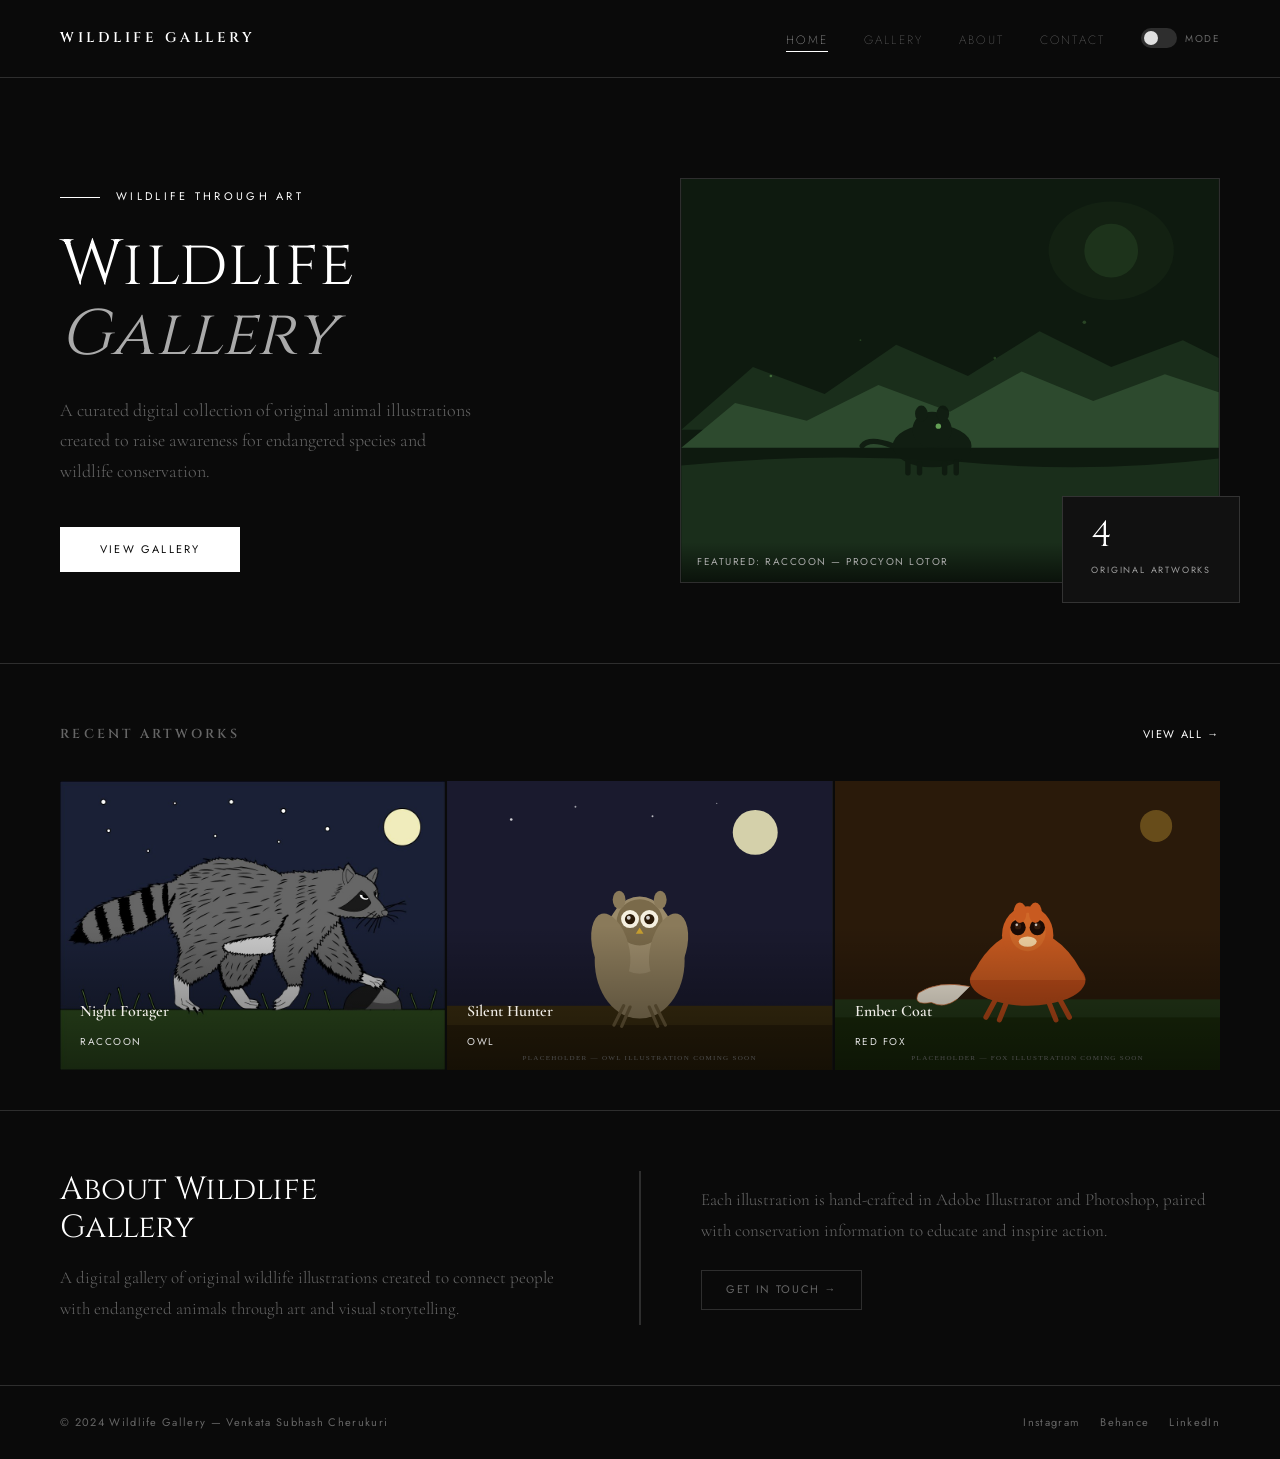
==== index.html @ ca6f59eb "Add files via upload" ====
<!DOCTYPE html>
<html lang="en" data-theme="dark">
<head>
  <meta charset="UTF-8"/>
  <meta name="viewport" content="width=device-width, initial-scale=1.0"/>
  <title>Wildlife Gallery — Home</title>
  <link rel="stylesheet" href="css/style.css"/>
</head>
<body>

  <nav>
    <a class="nav-logo" href="index.html">WILDLIFE GALLERY</a>
    <ul class="nav-links">
      <li><a href="index.html" class="active">Home</a></li>
      <li><a href="gallery.html">Gallery</a></li>
      <li><a href="about.html">About</a></li>
      <li><a href="contact.html">Contact</a></li>
      <li>
        <button class="theme-toggle" id="theme-toggle" aria-label="Toggle light/dark mode">
          <div class="theme-toggle-track">
            <div class="theme-toggle-thumb"></div>
          </div>
          <span class="theme-toggle-label">Mode</span>
        </button>
      </li>
    </ul>
  </nav>

  <main>

    <!-- HERO -->
    <section class="hero">
      <div class="hero-content">
        <div class="hero-eyebrow">Wildlife Through Art</div>
        <h1 class="hero-title">Wildlife<br><em>Gallery</em></h1>
        <p class="hero-subtitle">
          A curated digital collection of original animal illustrations
          created to raise awareness for endangered species and wildlife conservation.
        </p>
        <a href="gallery.html" class="btn-primary">View Gallery</a>
      </div>

      <div class="hero-visual">
        <div class="hero-image-frame">
          <svg viewBox="0 0 600 450" xmlns="http://www.w3.org/2000/svg">
            <rect width="600" height="450" fill="#0e1a0f"/>
            <polygon points="0,280 80,210 160,240 240,185 320,220 400,170 480,210 560,180 600,200 600,280" fill="#1a2e1b"/>
            <polygon points="0,300 60,250 140,270 220,230 300,260 380,215 460,248 540,218 600,238 600,300" fill="#2d4a2e"/>
            <path d="M0 320 Q150 305 300 315 Q450 330 600 312 L600 450 L0 450Z" fill="#1a2e1b"/>
            <circle cx="480" cy="80" r="30" fill="#4a7c3f" opacity="0.2"/>
            <ellipse cx="480" cy="80" rx="70" ry="55" fill="#3a6230" opacity="0.1"/>
            <!-- Raccoon silhouette -->
            <g opacity="0.9">
              <ellipse cx="280" cy="298" rx="44" ry="24" fill="#0e1a0f"/>
              <ellipse cx="280" cy="280" rx="22" ry="20" fill="#0e1a0f"/>
              <!-- ears -->
              <ellipse cx="268" cy="262" rx="7" ry="9" fill="#0e1a0f"/>
              <ellipse cx="292" cy="262" rx="7" ry="9" fill="#0e1a0f"/>
              <!-- legs -->
              <rect x="250" y="313" width="6" height="18" rx="3" fill="#0e1a0f"/>
              <rect x="263" y="315" width="6" height="16" rx="3" fill="#0e1a0f"/>
              <rect x="291" y="315" width="6" height="16" rx="3" fill="#0e1a0f"/>
              <rect x="304" y="313" width="6" height="18" rx="3" fill="#0e1a0f"/>
              <!-- tail -->
              <path d="M236 298 Q210 288 202 298" stroke="#0e1a0f" stroke-width="6" fill="none" stroke-linecap="round"/>
              <!-- eye -->
              <circle cx="287" cy="276" r="3" fill="#6aaa5a"/>
            </g>
            <!-- fireflies / particles -->
            <circle cx="100" cy="220" r="1.5" fill="#6aaa5a" opacity="0.5"/>
            <circle cx="200" cy="180" r="1"   fill="#4a7c3f" opacity="0.4"/>
            <circle cx="450" cy="160" r="2"   fill="#6aaa5a" opacity="0.3"/>
            <circle cx="350" cy="200" r="1.5" fill="#4a7c3f" opacity="0.4"/>
          </svg>
          <div class="img-caption">Featured: Raccoon — Procyon lotor</div>
        </div>
        <div class="hero-stats">
          <span class="num">4</span>
          <span class="label">Original Artworks</span>
        </div>
      </div>
    </section>

    <!-- FEATURED ARTWORKS -->
    <section class="featured">
      <div class="section-header">
        <span class="section-title">Recent Artworks</span>
        <a class="section-link" href="gallery.html">View All →</a>
      </div>
      <div class="artworks-row" id="featured-row"></div>
    </section>

    <!-- ABOUT TEASER -->
    <section class="about-teaser">
      <div>
        <h2 class="about-title">About Wildlife<br>Gallery</h2>
        <p class="about-text">
          A digital gallery of original wildlife illustrations created to connect
          people with endangered animals through art and visual storytelling.
        </p>
      </div>
      <div class="about-teaser-divider"></div>
      <div>
        <p class="about-text" style="margin-bottom:24px;">
          Each illustration is hand-crafted in Adobe Illustrator and Photoshop,
          paired with conservation information to educate and inspire action.
        </p>
        <a href="contact.html" class="btn-outline">Get in Touch →</a>
      </div>
    </section>

  </main>

  <footer>
    <span class="footer-copy">© 2024 Wildlife Gallery — Venkata Subhash Cherukuri</span>
    <div class="footer-social">
      <a href="#">Instagram</a>
      <a href="#">Behance</a>
      <a href="#">LinkedIn</a>
    </div>
  </footer>

  <script src="js/artworks.js"></script>
  <script>
    (function(){var s=localStorage.getItem('wg-theme')||'dark';document.documentElement.setAttribute('data-theme',s);})();
    document.addEventListener('DOMContentLoaded', function(){
      var btn=document.getElementById('theme-toggle');
      if(btn) btn.addEventListener('click',function(){
        var c=document.documentElement.getAttribute('data-theme');
        var n=c==='dark'?'light':'dark';
        document.documentElement.setAttribute('data-theme',n);
        localStorage.setItem('wg-theme',n);
      });
      var row=document.getElementById('featured-row');
      artworks.slice(0,3).forEach(function(art){
        row.innerHTML+=`<a class="artwork-card" href="detail.html?id=${art.id}">${art.svg}<div class="artwork-card-info"><span class="artwork-card-title">${art.title}</span><span class="artwork-card-animal">${art.animal}</span></div></a>`;
      });
    });
  </script>

</body>
</html>
---- css/style.css ----
@import url('https://fonts.googleapis.com/css2?family=Cormorant+Garamond:ital,wght@0,300;0,400;0,600;1,300;1,400&family=Cinzel:wght@400;600&family=Jost:wght@200;300;400&display=swap');

/* =====================
   THEME TOKENS
===================== */
:root {
  --bg:           #0a0a0a;
  --surface:      #111111;
  --card:         #1a1a1a;
  --border:       #2e2e2e;
  --green:        #ffffff;
  --green-light:  #e0e0e0;
  --green-dim:    #555555;
  --sand:         #aaaaaa;
  --sand-light:   #dddddd;
  --text:         #cccccc;
  --text-muted:   #666666;
  --white:        #ffffff;
  --font-display: 'Cinzel', serif;
  --font-body:    'Cormorant Garamond', serif;
  --font-ui:      'Jost', sans-serif;
}

[data-theme="light"] {
  --bg:           #ffffff;
  --surface:      #f4f4f4;
  --card:         #eeeeee;
  --border:       #cccccc;
  --green:        #000000;
  --green-light:  #222222;
  --green-dim:    #888888;
  --sand:         #444444;
  --sand-light:   #111111;
  --text:         #111111;
  --text-muted:   #555555;
  --white:        #000000;
  --font-display: 'Cinzel', serif;
  --font-body:    'Cormorant Garamond', serif;
  --font-ui:      'Jost', sans-serif;
}

* { margin: 0; padding: 0; box-sizing: border-box; }
html { scroll-behavior: smooth; }

body {
  background: var(--bg);
  color: var(--text);
  font-family: var(--font-body);
  font-size: 18px;
  line-height: 1.6;
  overflow-x: hidden;
  min-height: 100vh;
  display: flex;
  flex-direction: column;
  transition: background 0.3s, color 0.3s;
}

/* =====================
   NAVIGATION
===================== */
nav {
  display: flex;
  align-items: center;
  justify-content: space-between;
  padding: 24px 60px;
  border-bottom: 1px solid var(--border);
  position: sticky;
  top: 0;
  background: var(--bg);
  z-index: 100;
  transition: background 0.3s;
}

.nav-logo {
  font-family: var(--font-display);
  font-size: 14px;
  font-weight: 600;
  letter-spacing: 0.25em;
  color: var(--white);
  text-decoration: none;
}

.nav-links {
  display: flex;
  gap: 36px;
  list-style: none;
  align-items: center;
}

.nav-links a {
  font-family: var(--font-ui);
  font-weight: 200;
  font-size: 12px;
  letter-spacing: 0.18em;
  text-transform: uppercase;
  color: var(--text-muted);
  text-decoration: none;
  position: relative;
  transition: color 0.3s;
}

.nav-links a::after {
  content: '';
  position: absolute;
  bottom: -3px; left: 0;
  width: 0; height: 1px;
  background: var(--green);
  transition: width 0.3s;
}

.nav-links a:hover,
.nav-links a.active { color: var(--sand); }

.nav-links a:hover::after,
.nav-links a.active::after { width: 100%; }

/* ── Dark / Light Toggle ── */
.theme-toggle {
  display: flex;
  align-items: center;
  gap: 8px;
  cursor: pointer;
  background: none;
  border: none;
  padding: 4px 0;
}

.theme-toggle-track {
  width: 36px;
  height: 20px;
  background: var(--border);
  border-radius: 10px;
  position: relative;
  transition: background 0.3s;
}

.theme-toggle-thumb {
  width: 14px;
  height: 14px;
  background: var(--green-light);
  border-radius: 50%;
  position: absolute;
  top: 3px; left: 3px;
  transition: transform 0.3s, background 0.3s;
}

[data-theme="light"] .theme-toggle-track { background: var(--green-dim); }
[data-theme="light"] .theme-toggle-thumb { transform: translateX(16px); }

.theme-toggle-label {
  font-family: var(--font-ui);
  font-size: 10px;
  letter-spacing: 0.15em;
  text-transform: uppercase;
  color: var(--text-muted);
}

/* =====================
   FOOTER
===================== */
footer {
  margin-top: auto;
  padding: 28px 60px;
  border-top: 1px solid var(--border);
  display: flex;
  align-items: center;
  justify-content: space-between;
}

.footer-copy {
  font-family: var(--font-ui);
  font-size: 11px;
  letter-spacing: 0.12em;
  color: var(--text-muted);
}

.footer-social { display: flex; gap: 20px; }

.footer-social a {
  font-family: var(--font-ui);
  font-size: 11px;
  letter-spacing: 0.12em;
  color: var(--text-muted);
  text-decoration: none;
  transition: color 0.3s;
}

.footer-social a:hover { color: var(--green-light); }

/* =====================
   BUTTONS
===================== */
.btn-primary {
  display: inline-block;
  padding: 14px 40px;
  background: var(--green);
  color: var(--bg);
  font-family: var(--font-ui);
  font-size: 11px;
  font-weight: 400;
  letter-spacing: 0.2em;
  text-transform: uppercase;
  text-decoration: none;
  border: none;
  cursor: pointer;
  transition: background 0.3s, transform 0.2s;
}

.btn-primary:hover {
  background: var(--green-light);
  transform: translateY(-1px);
}

.btn-outline {
  display: inline-flex;
  align-items: center;
  gap: 8px;
  padding: 10px 24px;
  background: transparent;
  border: 1px solid var(--border);
  color: var(--text-muted);
  font-family: var(--font-ui);
  font-size: 11px;
  letter-spacing: 0.15em;
  text-transform: uppercase;
  cursor: pointer;
  transition: border-color 0.3s, color 0.3s;
  text-decoration: none;
}

.btn-outline:hover {
  border-color: var(--green);
  color: var(--sand);
}

/* =====================
   SHARED
===================== */
.section-header {
  display: flex;
  align-items: baseline;
  justify-content: space-between;
  margin-bottom: 36px;
}

.section-title {
  font-family: var(--font-display);
  font-size: 13px;
  font-weight: 600;
  letter-spacing: 0.25em;
  text-transform: uppercase;
  color: var(--text-muted);
}

.section-link {
  font-family: var(--font-ui);
  font-size: 11px;
  letter-spacing: 0.15em;
  color: var(--green);
  text-decoration: none;
  text-transform: uppercase;
  transition: color 0.3s;
}

.section-link:hover { color: var(--green-light); }

.page-title {
  font-family: var(--font-display);
  font-size: clamp(36px, 5vw, 60px);
  font-weight: 400;
  color: var(--white);
  letter-spacing: 0.03em;
  margin-bottom: 12px;
}

.page-divider {
  width: 60px;
  height: 1px;
  background: var(--green);
  margin: 16px auto 0;
}

main {
  animation: fadeIn 0.5s ease;
  flex: 1;
  display: flex;
  flex-direction: column;
}

@keyframes fadeIn {
  from { opacity: 0; transform: translateY(8px); }
  to   { opacity: 1; transform: translateY(0); }
}

/* =====================
   HOME — HERO
===================== */
.hero {
  padding: 100px 60px 80px;
  display: grid;
  grid-template-columns: 1fr 1fr;
  gap: 80px;
  align-items: center;
}

.hero-eyebrow {
  font-family: var(--font-ui);
  font-size: 11px;
  letter-spacing: 0.3em;
  text-transform: uppercase;
  color: var(--green);
  margin-bottom: 24px;
  display: flex;
  align-items: center;
  gap: 16px;
}

.hero-eyebrow::before {
  content: '';
  width: 40px;
  height: 1px;
  background: var(--green);
}

.hero-title {
  font-family: var(--font-display);
  font-size: clamp(42px, 5vw, 68px);
  font-weight: 400;
  color: var(--white);
  line-height: 1.1;
  margin-bottom: 24px;
  letter-spacing: 0.02em;
}

.hero-title em { font-style: italic; color: var(--sand); }

.hero-subtitle {
  font-size: 18px;
  font-weight: 300;
  color: var(--text-muted);
  margin-bottom: 40px;
  line-height: 1.7;
  max-width: 420px;
}

.hero-visual { position: relative; }

.hero-image-frame {
  position: relative;
  width: 100%;
  aspect-ratio: 4 / 3;
  background: var(--card);
  border: 1px solid var(--border);
  overflow: hidden;
}

.hero-image-frame svg { width: 100%; height: 100%; }

.img-caption {
  position: absolute;
  bottom: 0; left: 0; right: 0;
  padding: 12px 16px;
  background: linear-gradient(transparent, rgba(0,0,0,0.6));
  font-family: var(--font-ui);
  font-size: 10px;
  letter-spacing: 0.15em;
  color: var(--sand);
  text-transform: uppercase;
}

.hero-stats {
  position: absolute;
  bottom: -20px; right: -20px;
  background: #111111;
  border: 1px solid #333333;
  padding: 20px 28px;
}

[data-theme="light"] .hero-stats {
  background: #111111;
  border-color: #111111;
}

.hero-stats .num {
  font-family: var(--font-display);
  font-size: 36px;
  color: #ffffff;
  display: block;
  line-height: 1;
}

.hero-stats .label {
  font-family: var(--font-ui);
  font-size: 9px;
  letter-spacing: 0.2em;
  color: rgba(255,255,255,0.6);
  text-transform: uppercase;
}

/* =====================
   HOME — FEATURED
===================== */
.featured {
  padding: 60px 60px 40px;
  border-top: 1px solid var(--border);
}

.artworks-row {
  display: grid;
  grid-template-columns: repeat(3, 1fr);
  gap: 2px;
}

.artwork-card {
  position: relative;
  aspect-ratio: 4 / 3;
  background: var(--card);
  overflow: hidden;
  cursor: pointer;
  text-decoration: none;
  display: block;
}

.artwork-card::before {
  content: '';
  position: absolute;
  inset: 0;
  background: linear-gradient(to top, rgba(0,0,0,0.8) 0%, transparent 50%);
  z-index: 1;
  opacity: 0.6;
  transition: opacity 0.4s;
}

.artwork-card:hover::before { opacity: 1; }

.artwork-card svg {
  width: 100%; height: 100%;
  transition: transform 0.6s ease;
}

.artwork-card:hover svg { transform: scale(1.04); }

.artwork-card-info {
  position: absolute;
  bottom: 0; left: 0; right: 0;
  padding: 20px;
  z-index: 2;
  transform: translateY(4px);
  transition: transform 0.3s;
}

.artwork-card:hover .artwork-card-info { transform: translateY(0); }

.artwork-card-title {
  font-family: var(--font-body);
  font-size: 16px;
  font-weight: 600;
  color: #f0ede8;
  display: block;
}

.artwork-card-animal {
  font-family: var(--font-ui);
  font-size: 10px;
  letter-spacing: 0.15em;
  color: var(--green-light);
  text-transform: uppercase;
}

/* =====================
   HOME — ABOUT TEASER
===================== */
.about-teaser {
  padding: 60px;
  border-top: 1px solid var(--border);
  display: grid;
  grid-template-columns: 1fr 2px 1fr;
  gap: 60px;
  align-items: center;
}

.about-teaser-divider { background: var(--border); align-self: stretch; }

.about-title {
  font-family: var(--font-display);
  font-size: 32px;
  font-weight: 400;
  color: var(--white);
  line-height: 1.2;
  margin-bottom: 16px;
}

.about-text {
  color: var(--text-muted);
  font-size: 17px;
  font-weight: 300;
  line-height: 1.8;
}

/* =====================
   GALLERY PAGE — simple grid, no pagination
===================== */
.gallery-header {
  padding: 60px 60px 40px;
  text-align: center;
}

.gallery-grid {
  padding: 0 60px 60px;
  display: grid;
  grid-template-columns: repeat(3, 1fr);
  gap: 24px;
}

.gallery-item {
  background: var(--card);
  border: 1px solid var(--border);
  overflow: hidden;
  cursor: pointer;
  transition: border-color 0.3s, transform 0.3s;
  text-decoration: none;
  display: block;
}

.gallery-item:hover {
  border-color: var(--green);
  transform: translateY(-4px);
}

.gallery-item-img {
  width: 100%;
  aspect-ratio: 4 / 3;
  overflow: hidden;
}

.gallery-item-img svg {
  width: 100%; height: 100%;
  transition: transform 0.5s;
}

.gallery-item:hover .gallery-item-img svg { transform: scale(1.05); }

.gallery-item-info {
  padding: 20px;
  border-top: 1px solid var(--border);
}

.gallery-item-title {
  font-family: var(--font-body);
  font-size: 18px;
  font-weight: 600;
  color: var(--white);
  margin-bottom: 4px;
}

.gallery-item-animal {
  font-family: var(--font-ui);
  font-size: 10px;
  letter-spacing: 0.12em;
  color: var(--green);
  text-transform: uppercase;
}

/* =====================
   ARTWORK DETAIL PAGE
===================== */
.detail-header {
  padding: 24px 60px;
  border-bottom: 1px solid var(--border);
}

.breadcrumb {
  display: flex;
  align-items: center;
  gap: 10px;
  font-family: var(--font-ui);
  font-size: 10px;
  letter-spacing: 0.15em;
  color: var(--text-muted);
  text-transform: uppercase;
}

.breadcrumb a { color: var(--text-muted); text-decoration: none; transition: color 0.3s; }
.breadcrumb a:hover { color: var(--green); }
.breadcrumb span { color: var(--border); }

.artwork-detail {
  padding: 60px;
  display: grid;
  grid-template-columns: 3fr 2fr;
  gap: 80px;
  align-items: start;
  flex: 1;
}

.artwork-full-img {
  position: relative;
  background: var(--card);
  border: 1px solid var(--border);
  aspect-ratio: 4 / 3;
  overflow: hidden;
}

.artwork-full-img svg { width: 100%; height: 100%; }

.artwork-title-block {
  border-bottom: 1px solid var(--border);
  padding-bottom: 24px;
  margin-bottom: 32px;
}

.artwork-eyebrow {
  font-family: var(--font-ui);
  font-size: 10px;
  letter-spacing: 0.25em;
  color: var(--green);
  text-transform: uppercase;
  margin-bottom: 12px;
}

.artwork-main-title {
  font-family: var(--font-display);
  font-size: 32px;
  font-weight: 400;
  color: var(--white);
  line-height: 1.1;
}

.artwork-facts { display: flex; flex-direction: column; gap: 0; }

.fact-row {
  display: grid;
  grid-template-columns: 140px 1fr;
  gap: 16px;
  padding: 16px 0;
  border-bottom: 1px solid var(--border);
}

.fact-label {
  font-family: var(--font-ui);
  font-size: 10px;
  letter-spacing: 0.18em;
  color: var(--text-muted);
  text-transform: uppercase;
  padding-top: 2px;
}

.fact-value {
  font-size: 16px;
  font-weight: 300;
  color: var(--sand-light);
  line-height: 1.6;
}

.fact-value strong {
  font-family: var(--font-display);
  font-weight: 600;
  font-size: 18px;
  color: var(--white);
}

.artwork-nav { display: flex; gap: 12px; margin-top: 32px; }

/* =====================
   ABOUT PAGE
===================== */
.about-page { padding: 80px 60px; flex: 1; }
.about-inner { max-width: 720px; margin: 0 auto; }

.about-lead {
  font-size: 20px;
  color: var(--text-muted);
  line-height: 1.9;
  margin-bottom: 32px;
  font-weight: 300;
}

.about-body {
  font-size: 18px;
  color: var(--text-muted);
  line-height: 1.9;
  margin-bottom: 40px;
  font-weight: 300;
}

.about-stats {
  display: grid;
  grid-template-columns: repeat(3, 1fr);
  gap: 2px;
  margin-bottom: 48px;
}

.stat-box {
  background: var(--card);
  border: 1px solid var(--border);
  padding: 32px;
  text-align: center;
}

.stat-num {
  font-family: var(--font-display);
  font-size: 48px;
  color: var(--green);
  display: block;
  line-height: 1;
}

.stat-label {
  font-family: var(--font-ui);
  font-size: 10px;
  letter-spacing: 0.2em;
  color: var(--text-muted);
  text-transform: uppercase;
}

/* =====================
   CONTACT PAGE — author focused
===================== */
.contact-header { padding: 60px 60px 0; text-align: center; }

.contact-content {
  padding: 60px;
  display: grid;
  grid-template-columns: 1.5fr 1fr;
  gap: 80px;
  flex: 1;
}

.form-group { margin-bottom: 24px; }

.form-label {
  display: block;
  font-family: var(--font-ui);
  font-size: 10px;
  letter-spacing: 0.2em;
  text-transform: uppercase;
  color: var(--text-muted);
  margin-bottom: 8px;
}

.form-input,
.form-textarea {
  width: 100%;
  background: var(--card);
  border: 1px solid var(--border);
  padding: 14px 18px;
  color: var(--sand-light);
  font-family: var(--font-body);
  font-size: 17px;
  outline: none;
  transition: border-color 0.3s;
}

.form-input:focus,
.form-textarea:focus { border-color: var(--green); }

.form-input::placeholder,
.form-textarea::placeholder { color: var(--text-muted); font-style: italic; }

.form-textarea { resize: vertical; min-height: 140px; }

.contact-info-title {
  font-family: var(--font-display);
  font-size: 28px;
  font-weight: 400;
  color: var(--white);
  margin-bottom: 20px;
}

.contact-detail { display: flex; flex-direction: column; gap: 16px; }

.contact-detail-item {
  padding: 20px;
  background: var(--card);
  border: 1px solid var(--border);
  border-left: 3px solid var(--green);
}

.contact-detail-label {
  font-family: var(--font-ui);
  font-size: 9px;
  letter-spacing: 0.2em;
  color: var(--green);
  text-transform: uppercase;
  margin-bottom: 6px;
}

.contact-detail-value {
  font-size: 16px;
  color: var(--sand);
  line-height: 1.5;
}

.contact-social-links { display: flex; gap: 16px; }

.contact-social-links a {
  color: var(--green);
  text-decoration: none;
  font-family: var(--font-ui);
  font-size: 11px;
  letter-spacing: 0.1em;
  transition: color 0.3s;
}

.contact-social-links a:hover { color: var(--green-light); }

.success-msg {
  display: none;
  padding: 16px 20px;
  background: rgba(74, 124, 63, 0.1);
  border: 1px solid var(--green-dim);
  color: var(--green-light);
  font-family: var(--font-ui);
  font-size: 12px;
  letter-spacing: 0.1em;
  margin-top: 16px;
}

/* =====================
   RESPONSIVE
===================== */
@media (max-width: 900px) {
  nav { padding: 20px 24px; }
  .hero { grid-template-columns: 1fr; padding: 60px 24px; }
  .artworks-row,
  .gallery-grid { grid-template-columns: repeat(2, 1fr); }
  .about-teaser { grid-template-columns: 1fr; }
  .about-teaser-divider { display: none; }
  .artwork-detail,
  .contact-content { grid-template-columns: 1fr; padding: 24px; }
  .featured,
  .gallery-header,
  .gallery-grid { padding-left: 24px; padding-right: 24px; }
  footer { padding: 24px; }
  .detail-header { padding: 20px 24px; }
  .about-page { padding: 40px 24px; }
  .contact-header { padding: 40px 24px 0; }
  .about-stats { grid-template-columns: repeat(3, 1fr); }
}

@media (max-width: 600px) {
  .artworks-row,
  .gallery-grid { grid-template-columns: 1fr; }
  .about-stats { grid-template-columns: 1fr; }
  .artwork-detail { gap: 32px; }
}
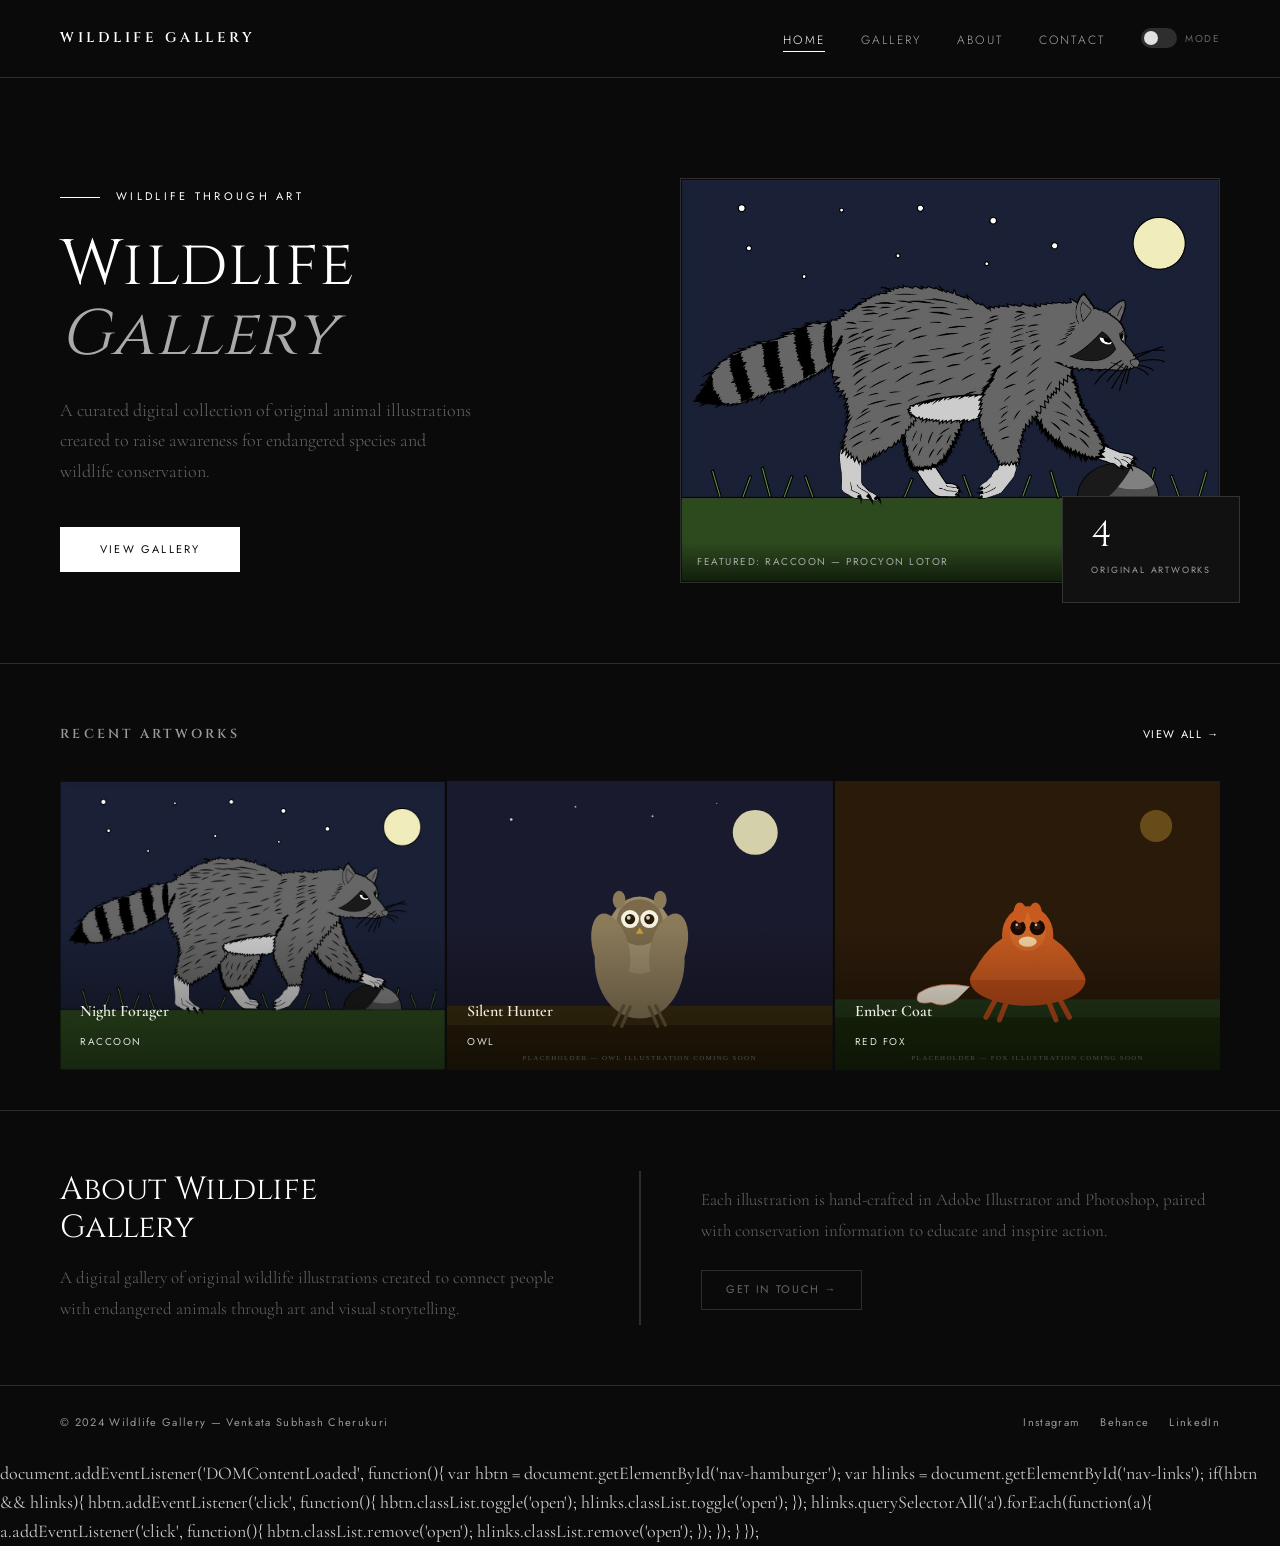
==== commit 1bafcc4a: "update changes" ====
--- a/index.html
+++ b/index.html
@@ -10,7 +10,8 @@
 
   <nav>
     <a class="nav-logo" href="index.html">WILDLIFE GALLERY</a>
-    <ul class="nav-links">
+    <button class="nav-hamburger" id="nav-hamburger" aria-label="Toggle menu"><span></span><span></span><span></span></button>
+    <ul class="nav-links" id="nav-links">
       <li><a href="index.html" class="active">Home</a></li>
       <li><a href="gallery.html">Gallery</a></li>
       <li><a href="about.html">About</a></li>
@@ -42,36 +43,7 @@
 
       <div class="hero-visual">
         <div class="hero-image-frame">
-          <svg viewBox="0 0 600 450" xmlns="http://www.w3.org/2000/svg">
-            <rect width="600" height="450" fill="#0e1a0f"/>
-            <polygon points="0,280 80,210 160,240 240,185 320,220 400,170 480,210 560,180 600,200 600,280" fill="#1a2e1b"/>
-            <polygon points="0,300 60,250 140,270 220,230 300,260 380,215 460,248 540,218 600,238 600,300" fill="#2d4a2e"/>
-            <path d="M0 320 Q150 305 300 315 Q450 330 600 312 L600 450 L0 450Z" fill="#1a2e1b"/>
-            <circle cx="480" cy="80" r="30" fill="#4a7c3f" opacity="0.2"/>
-            <ellipse cx="480" cy="80" rx="70" ry="55" fill="#3a6230" opacity="0.1"/>
-            <!-- Raccoon silhouette -->
-            <g opacity="0.9">
-              <ellipse cx="280" cy="298" rx="44" ry="24" fill="#0e1a0f"/>
-              <ellipse cx="280" cy="280" rx="22" ry="20" fill="#0e1a0f"/>
-              <!-- ears -->
-              <ellipse cx="268" cy="262" rx="7" ry="9" fill="#0e1a0f"/>
-              <ellipse cx="292" cy="262" rx="7" ry="9" fill="#0e1a0f"/>
-              <!-- legs -->
-              <rect x="250" y="313" width="6" height="18" rx="3" fill="#0e1a0f"/>
-              <rect x="263" y="315" width="6" height="16" rx="3" fill="#0e1a0f"/>
-              <rect x="291" y="315" width="6" height="16" rx="3" fill="#0e1a0f"/>
-              <rect x="304" y="313" width="6" height="18" rx="3" fill="#0e1a0f"/>
-              <!-- tail -->
-              <path d="M236 298 Q210 288 202 298" stroke="#0e1a0f" stroke-width="6" fill="none" stroke-linecap="round"/>
-              <!-- eye -->
-              <circle cx="287" cy="276" r="3" fill="#6aaa5a"/>
-            </g>
-            <!-- fireflies / particles -->
-            <circle cx="100" cy="220" r="1.5" fill="#6aaa5a" opacity="0.5"/>
-            <circle cx="200" cy="180" r="1"   fill="#4a7c3f" opacity="0.4"/>
-            <circle cx="450" cy="160" r="2"   fill="#6aaa5a" opacity="0.3"/>
-            <circle cx="350" cy="200" r="1.5" fill="#4a7c3f" opacity="0.4"/>
-          </svg>
+          <img src="images/racoon.png" alt="Raccoon illustration" style="width:100%;height:100%;object-fit:cover;display:block;"/>
           <div class="img-caption">Featured: Raccoon — Procyon lotor</div>
         </div>
         <div class="hero-stats">
@@ -133,10 +105,29 @@
       });
       var row=document.getElementById('featured-row');
       artworks.slice(0,3).forEach(function(art){
-        row.innerHTML+=`<a class="artwork-card" href="detail.html?id=${art.id}">${art.svg}<div class="artwork-card-info"><span class="artwork-card-title">${art.title}</span><span class="artwork-card-animal">${art.animal}</span></div></a>`;
+        var isImg = art.svg.trim().startsWith('<img');
+        var media = isImg ? '<div style="width:100%;aspect-ratio:4/3;overflow:hidden;">' + art.svg + '</div>' : art.svg;
+        row.innerHTML+=`<a class="artwork-card" href="detail.html?id=${art.id}">${media}<div class="artwork-card-info"><span class="artwork-card-title">${art.title}</span><span class="artwork-card-animal">${art.animal}</span></div></a>`;
       });
     });
   </script>
 
+
+    document.addEventListener('DOMContentLoaded', function(){
+      var hbtn = document.getElementById('nav-hamburger');
+      var hlinks = document.getElementById('nav-links');
+      if(hbtn && hlinks){
+        hbtn.addEventListener('click', function(){
+          hbtn.classList.toggle('open');
+          hlinks.classList.toggle('open');
+        });
+        hlinks.querySelectorAll('a').forEach(function(a){
+          a.addEventListener('click', function(){
+            hbtn.classList.remove('open');
+            hlinks.classList.remove('open');
+          });
+        });
+      }
+    });
 </body>
 </html>
--- a/css/style.css
+++ b/css/style.css
@@ -89,11 +89,11 @@
 
 .nav-links a {
   font-family: var(--font-ui);
-  font-weight: 200;
+  font-weight: 300;
   font-size: 12px;
   letter-spacing: 0.18em;
   text-transform: uppercase;
-  color: var(--text-muted);
+  color: #aaaaaa;
   text-decoration: none;
   position: relative;
   transition: color 0.3s;
@@ -109,10 +109,34 @@
 }
 
 .nav-links a:hover,
-.nav-links a.active { color: var(--sand); }
+.nav-links a.active { color: var(--white); }
 
 .nav-links a:hover::after,
 .nav-links a.active::after { width: 100%; }
+
+/* Hamburger button */
+.nav-hamburger {
+  display: none;
+  flex-direction: column;
+  gap: 5px;
+  background: none;
+  border: none;
+  cursor: pointer;
+  padding: 4px;
+  z-index: 101;
+}
+
+.nav-hamburger span {
+  display: block;
+  width: 24px;
+  height: 1.5px;
+  background: var(--white);
+  transition: transform 0.3s, opacity 0.3s;
+}
+
+.nav-hamburger.open span:nth-child(1) { transform: translateY(6.5px) rotate(45deg); }
+.nav-hamburger.open span:nth-child(2) { opacity: 0; }
+.nav-hamburger.open span:nth-child(3) { transform: translateY(-6.5px) rotate(-45deg); }
 
 /* ── Dark / Light Toggle ── */
 .theme-toggle {
@@ -171,7 +195,7 @@
   font-family: var(--font-ui);
   font-size: 11px;
   letter-spacing: 0.12em;
-  color: var(--text-muted);
+  color: #999999;
 }
 
 .footer-social { display: flex; gap: 20px; }
@@ -180,7 +204,7 @@
   font-family: var(--font-ui);
   font-size: 11px;
   letter-spacing: 0.12em;
-  color: var(--text-muted);
+  color: #999999;
   text-decoration: none;
   transition: color 0.3s;
 }
@@ -249,7 +273,7 @@
   font-weight: 600;
   letter-spacing: 0.25em;
   text-transform: uppercase;
-  color: var(--text-muted);
+  color: #999999;
 }
 
 .section-link {
@@ -557,7 +581,7 @@
   font-family: var(--font-ui);
   font-size: 10px;
   letter-spacing: 0.12em;
-  color: var(--green);
+  color: #aaaaaa;
   text-transform: uppercase;
 }
 
@@ -640,7 +664,7 @@
   font-family: var(--font-ui);
   font-size: 10px;
   letter-spacing: 0.18em;
-  color: var(--text-muted);
+  color: #999999;
   text-transform: uppercase;
   padding-top: 2px;
 }
@@ -821,6 +845,37 @@
 ===================== */
 @media (max-width: 900px) {
   nav { padding: 20px 24px; }
+
+  .nav-hamburger { display: flex; }
+
+  .nav-links {
+    display: none;
+    flex-direction: column;
+    gap: 0;
+    position: absolute;
+    top: 100%;
+    left: 0; right: 0;
+    background: var(--bg);
+    border-bottom: 1px solid var(--border);
+    padding: 16px 0;
+    z-index: 100;
+  }
+
+  .nav-links.open { display: flex; }
+
+  .nav-links li { width: 100%; }
+
+  .nav-links a {
+    display: block;
+    padding: 14px 24px;
+    font-size: 13px;
+    border-bottom: 1px solid var(--border);
+  }
+
+  .nav-links a::after { display: none; }
+
+  .theme-toggle { padding: 14px 24px; }
+
   .hero { grid-template-columns: 1fr; padding: 60px 24px; }
   .artworks-row,
   .gallery-grid { grid-template-columns: repeat(2, 1fr); }
@@ -831,7 +886,8 @@
   .featured,
   .gallery-header,
   .gallery-grid { padding-left: 24px; padding-right: 24px; }
-  footer { padding: 24px; }
+  footer { padding: 24px; flex-direction: column; gap: 12px; text-align: center; }
+  .footer-social { justify-content: center; }
   .detail-header { padding: 20px 24px; }
   .about-page { padding: 40px 24px; }
   .contact-header { padding: 40px 24px 0; }
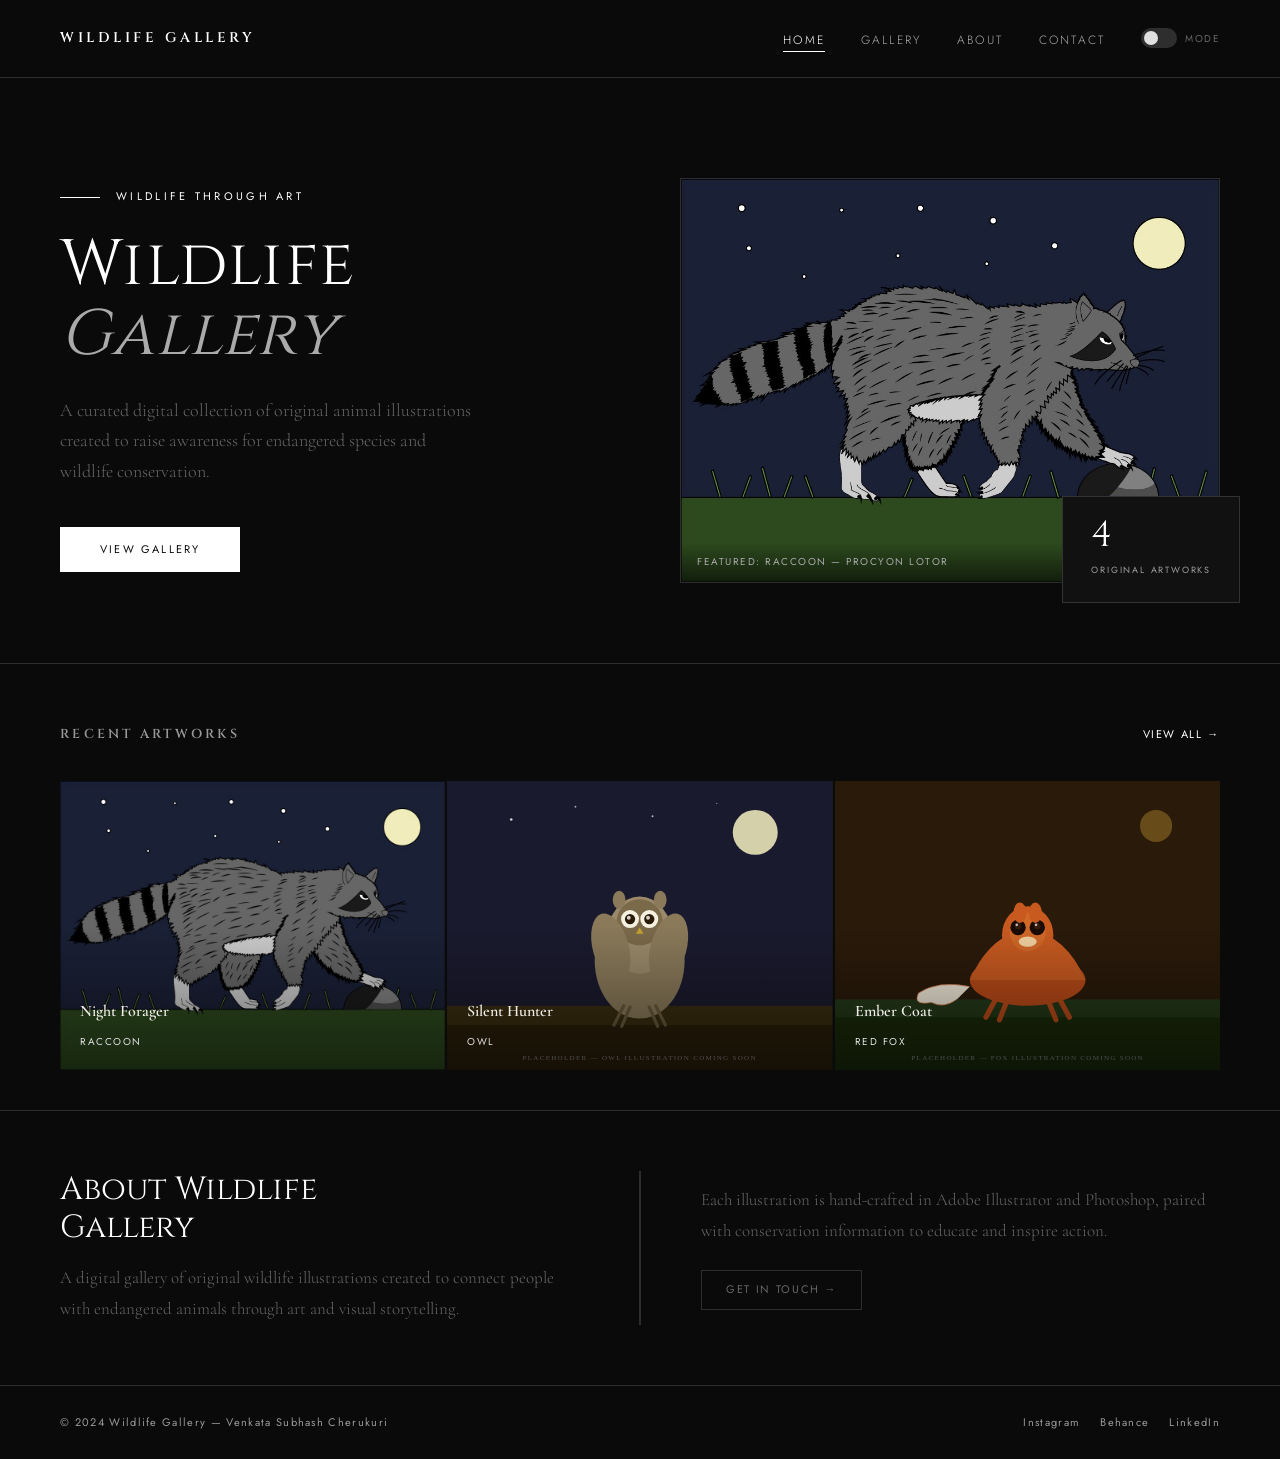
==== commit 34816eec: "Update js error" ====
--- a/index.html
+++ b/index.html
@@ -110,8 +110,6 @@
         row.innerHTML+=`<a class="artwork-card" href="detail.html?id=${art.id}">${media}<div class="artwork-card-info"><span class="artwork-card-title">${art.title}</span><span class="artwork-card-animal">${art.animal}</span></div></a>`;
       });
     });
-  </script>
-
 
     document.addEventListener('DOMContentLoaded', function(){
       var hbtn = document.getElementById('nav-hamburger');
@@ -129,5 +127,6 @@
         });
       }
     });
+  </script>
 </body>
 </html>
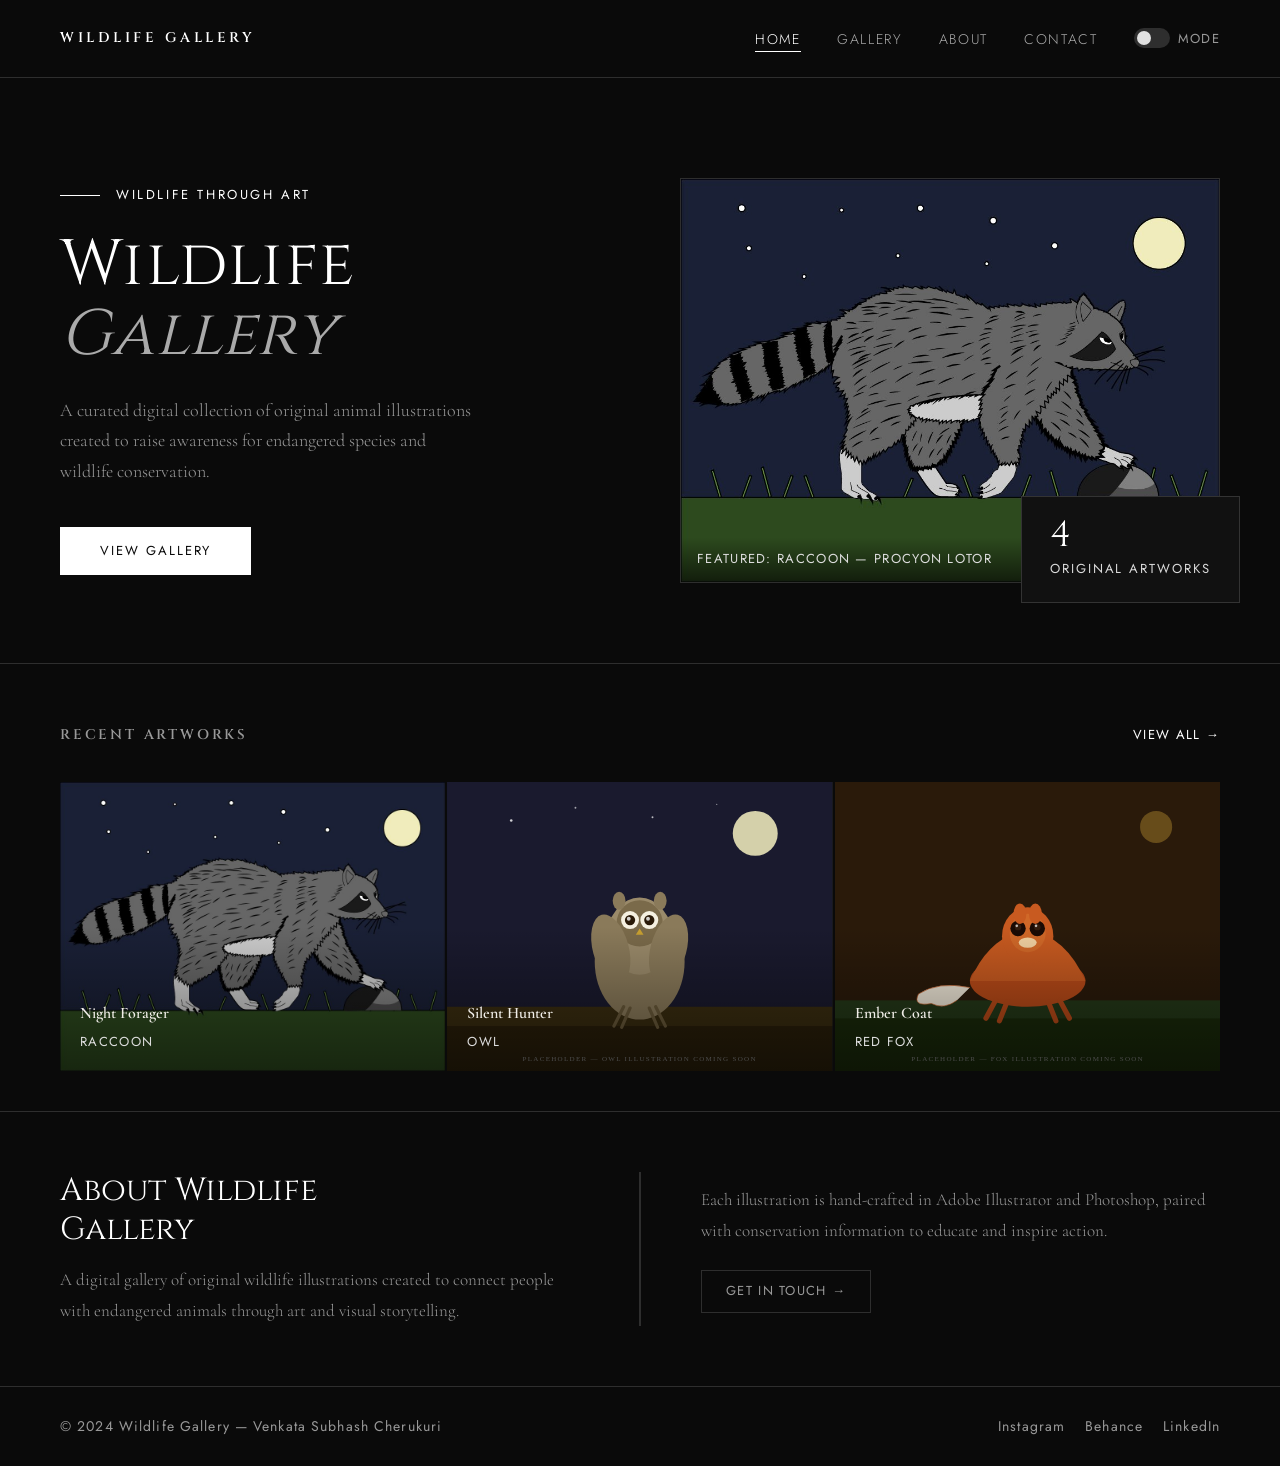
==== commit 0eaaf838: "Fix contrast errors" ====
--- a/index.html
+++ b/index.html
@@ -9,7 +9,7 @@
 <body>
 
   <nav>
-    <a class="nav-logo" href="index.html">WILDLIFE GALLERY</a>
+    <a class="nav-logo" href="index.html" aria-hidden="true" tabindex="-1">WILDLIFE GALLERY</a>
     <button class="nav-hamburger" id="nav-hamburger" aria-label="Toggle menu"><span></span><span></span><span></span></button>
     <ul class="nav-links" id="nav-links">
       <li><a href="index.html" class="active">Home</a></li>
--- a/css/style.css
+++ b/css/style.css
@@ -14,7 +14,7 @@
   --sand:         #aaaaaa;
   --sand-light:   #dddddd;
   --text:         #cccccc;
-  --text-muted:   #666666;
+  --text-muted:   #999999;
   --white:        #ffffff;
   --font-display: 'Cinzel', serif;
   --font-body:    'Cormorant Garamond', serif;
@@ -90,8 +90,8 @@
 .nav-links a {
   font-family: var(--font-ui);
   font-weight: 300;
-  font-size: 12px;
-  letter-spacing: 0.18em;
+  font-size: 14px;
+  letter-spacing: 0.12em;
   text-transform: uppercase;
   color: #aaaaaa;
   text-decoration: none;
@@ -173,8 +173,8 @@
 
 .theme-toggle-label {
   font-family: var(--font-ui);
-  font-size: 10px;
-  letter-spacing: 0.15em;
+  font-size: 13px;
+  letter-spacing: 0.1em;
   text-transform: uppercase;
   color: var(--text-muted);
 }
@@ -193,8 +193,8 @@
 
 .footer-copy {
   font-family: var(--font-ui);
-  font-size: 11px;
-  letter-spacing: 0.12em;
+  font-size: 14px;
+  letter-spacing: 0.08em;
   color: #999999;
 }
 
@@ -202,8 +202,8 @@
 
 .footer-social a {
   font-family: var(--font-ui);
-  font-size: 11px;
-  letter-spacing: 0.12em;
+  font-size: 14px;
+  letter-spacing: 0.08em;
   color: #999999;
   text-decoration: none;
   transition: color 0.3s;
@@ -220,9 +220,9 @@
   background: var(--green);
   color: var(--bg);
   font-family: var(--font-ui);
-  font-size: 11px;
+  font-size: 13px;
   font-weight: 400;
-  letter-spacing: 0.2em;
+  letter-spacing: 0.15em;
   text-transform: uppercase;
   text-decoration: none;
   border: none;
@@ -244,8 +244,8 @@
   border: 1px solid var(--border);
   color: var(--text-muted);
   font-family: var(--font-ui);
-  font-size: 11px;
-  letter-spacing: 0.15em;
+  font-size: 13px;
+  letter-spacing: 0.1em;
   text-transform: uppercase;
   cursor: pointer;
   transition: border-color 0.3s, color 0.3s;
@@ -269,17 +269,17 @@
 
 .section-title {
   font-family: var(--font-display);
-  font-size: 13px;
+  font-size: 14px;
   font-weight: 600;
-  letter-spacing: 0.25em;
+  letter-spacing: 0.2em;
   text-transform: uppercase;
   color: #999999;
 }
 
 .section-link {
   font-family: var(--font-ui);
-  font-size: 11px;
-  letter-spacing: 0.15em;
+  font-size: 13px;
+  letter-spacing: 0.1em;
   color: var(--green);
   text-decoration: none;
   text-transform: uppercase;
@@ -329,8 +329,8 @@
 
 .hero-eyebrow {
   font-family: var(--font-ui);
-  font-size: 11px;
-  letter-spacing: 0.3em;
+  font-size: 13px;
+  letter-spacing: 0.2em;
   text-transform: uppercase;
   color: var(--green);
   margin-bottom: 24px;
@@ -386,9 +386,9 @@
   padding: 12px 16px;
   background: linear-gradient(transparent, rgba(0,0,0,0.6));
   font-family: var(--font-ui);
-  font-size: 10px;
-  letter-spacing: 0.15em;
-  color: var(--sand);
+  font-size: 13px;
+  letter-spacing: 0.1em;
+  color: #dddddd;
   text-transform: uppercase;
 }
 
@@ -415,9 +415,9 @@
 
 .hero-stats .label {
   font-family: var(--font-ui);
-  font-size: 9px;
-  letter-spacing: 0.2em;
-  color: rgba(255,255,255,0.6);
+  font-size: 13px;
+  letter-spacing: 0.15em;
+  color: rgba(255,255,255,0.85);
   text-transform: uppercase;
 }
 
@@ -485,9 +485,9 @@
 
 .artwork-card-animal {
   font-family: var(--font-ui);
-  font-size: 10px;
-  letter-spacing: 0.15em;
-  color: var(--green-light);
+  font-size: 13px;
+  letter-spacing: 0.1em;
+  color: #dddddd;
   text-transform: uppercase;
 }
 
@@ -579,8 +579,8 @@
 
 .gallery-item-animal {
   font-family: var(--font-ui);
-  font-size: 10px;
-  letter-spacing: 0.12em;
+  font-size: 13px;
+  letter-spacing: 0.08em;
   color: #aaaaaa;
   text-transform: uppercase;
 }
@@ -598,9 +598,9 @@
   align-items: center;
   gap: 10px;
   font-family: var(--font-ui);
-  font-size: 10px;
-  letter-spacing: 0.15em;
-  color: var(--text-muted);
+  font-size: 13px;
+  letter-spacing: 0.1em;
+  color: #aaaaaa;
   text-transform: uppercase;
 }
 
@@ -635,8 +635,8 @@
 
 .artwork-eyebrow {
   font-family: var(--font-ui);
-  font-size: 10px;
-  letter-spacing: 0.25em;
+  font-size: 13px;
+  letter-spacing: 0.15em;
   color: var(--green);
   text-transform: uppercase;
   margin-bottom: 12px;
@@ -662,9 +662,9 @@
 
 .fact-label {
   font-family: var(--font-ui);
-  font-size: 10px;
-  letter-spacing: 0.18em;
-  color: #999999;
+  font-size: 13px;
+  letter-spacing: 0.1em;
+  color: #aaaaaa;
   text-transform: uppercase;
   padding-top: 2px;
 }
@@ -731,8 +731,8 @@
 
 .stat-label {
   font-family: var(--font-ui);
-  font-size: 10px;
-  letter-spacing: 0.2em;
+  font-size: 13px;
+  letter-spacing: 0.15em;
   color: var(--text-muted);
   text-transform: uppercase;
 }
@@ -755,8 +755,8 @@
 .form-label {
   display: block;
   font-family: var(--font-ui);
-  font-size: 10px;
-  letter-spacing: 0.2em;
+  font-size: 13px;
+  letter-spacing: 0.15em;
   text-transform: uppercase;
   color: var(--text-muted);
   margin-bottom: 8px;
@@ -802,8 +802,8 @@
 
 .contact-detail-label {
   font-family: var(--font-ui);
-  font-size: 9px;
-  letter-spacing: 0.2em;
+  font-size: 13px;
+  letter-spacing: 0.15em;
   color: var(--green);
   text-transform: uppercase;
   margin-bottom: 6px;
@@ -821,8 +821,8 @@
   color: var(--green);
   text-decoration: none;
   font-family: var(--font-ui);
-  font-size: 11px;
-  letter-spacing: 0.1em;
+  font-size: 14px;
+  letter-spacing: 0.08em;
   transition: color 0.3s;
 }
 
@@ -835,7 +835,7 @@
   border: 1px solid var(--green-dim);
   color: var(--green-light);
   font-family: var(--font-ui);
-  font-size: 12px;
+  font-size: 14px;
   letter-spacing: 0.1em;
   margin-top: 16px;
 }
